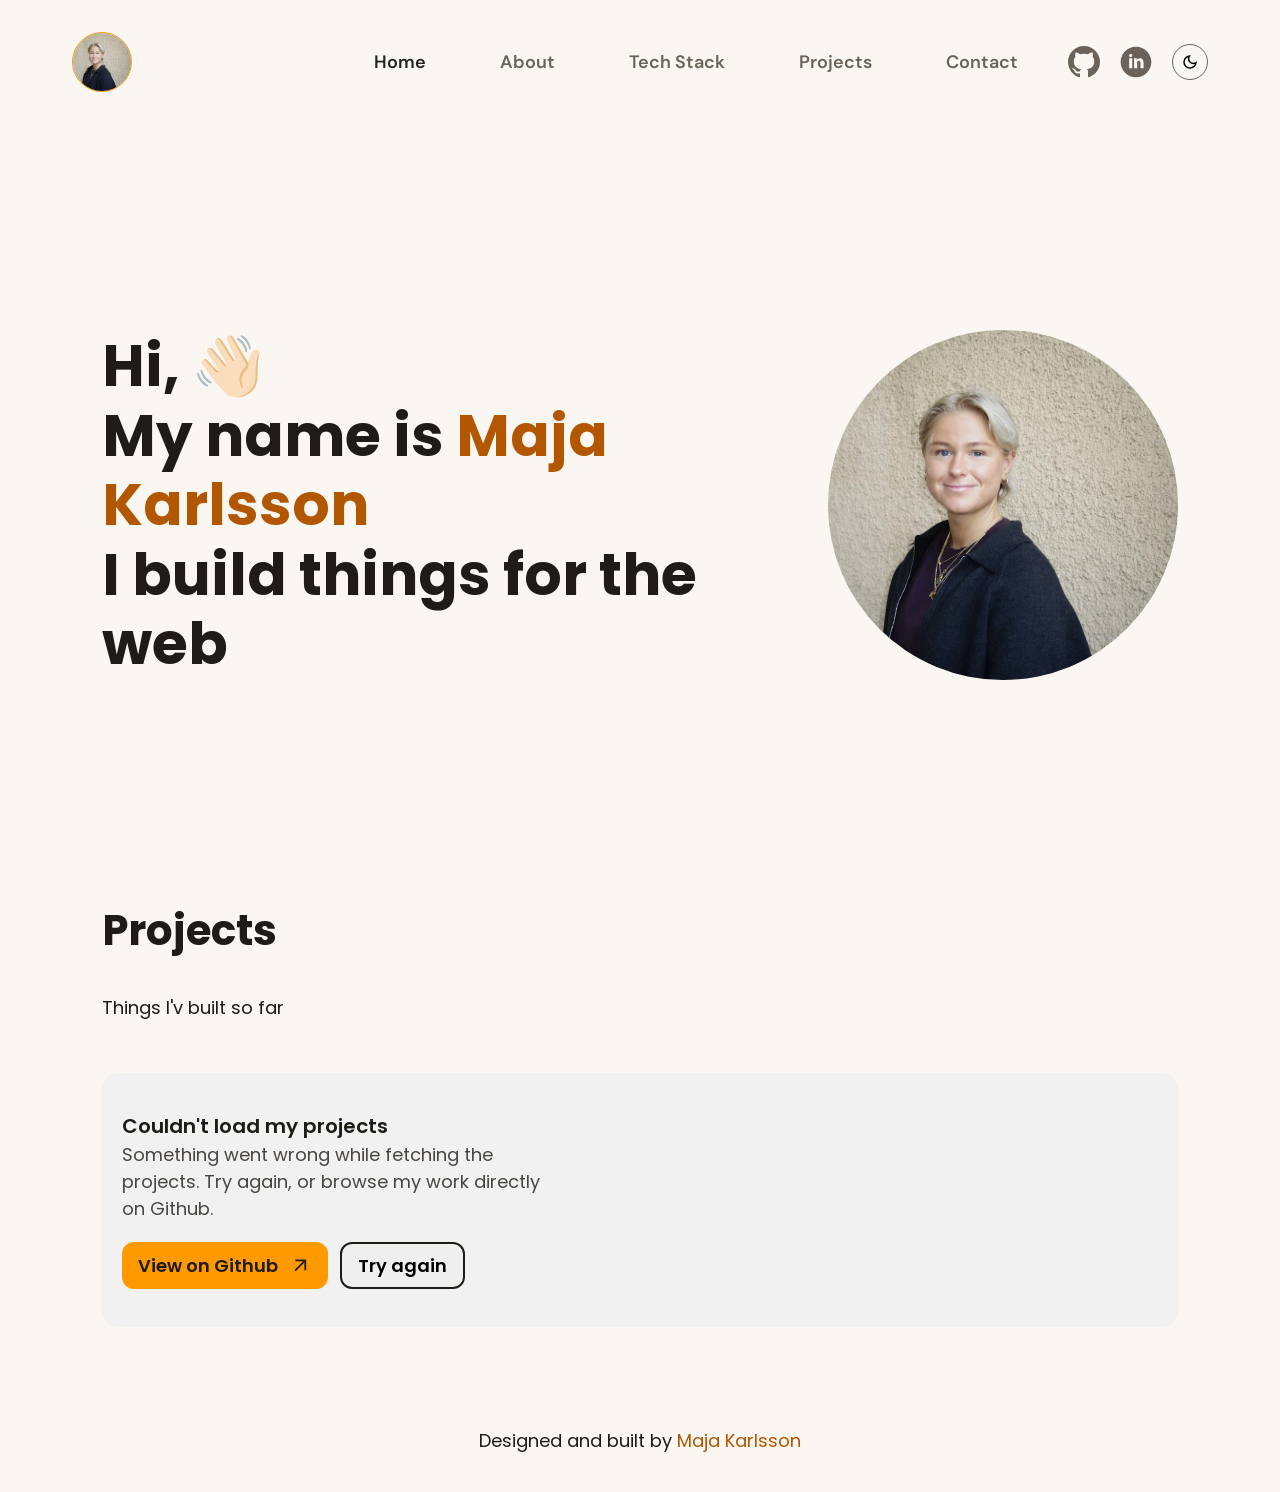
==== index.html @ 2416a1ad "update filter styles" ====
<!DOCTYPE html>
<html lang="en">
<head>
    <meta charset="UTF-8">
    <meta name="viewport" content="width=device-width, initial-scale=1.0">

    <link rel="icon" href="assets/images/maja-700.webp" type="image/svg+xml">
    
    <title>Maja Karlsson</title>

    <link rel="preconnect" href="https://fonts.googleapis.com">
    <link rel="preconnect" href="https://fonts.gstatic.com" crossorigin>
    <link href="https://fonts.googleapis.com/css2?family=DM+Sans:ital,opsz,wght@0,9..40,100..1000;1,9..40,100..1000&family=Poppins:ital,wght@0,100;0,200;0,300;0,400;0,500;0,600;0,700;0,800;0,900;1,100;1,200;1,300;1,400;1,500;1,600;1,700;1,800;1,900&display=swap" rel="stylesheet">

    <link rel="stylesheet" href="css/reset.css">
    <link rel="stylesheet" href="css/base.css">
    <link rel="stylesheet" href="css/components.css">
    <link rel="stylesheet" href="css/home.css">

    <script type="module" src="index.js" defer></script>

</head>
<body>
    <header>
        <div class="container nav-container">
            
            <div class="nav-mobile-container">
                <a href="index.html" class="logo">
                    <img src="assets/images/maja-700.webp" alt="Maja, homepage">
                </a>
                <div class="header-actions">
                    <button class="darkmode-toggle" aria-pressed="false">
                        <svg class="icon-dark" xmlns="http://www.w3.org/2000/svg" viewBox="0 -960 960 960" fill="currentColor"><path d="M480-120q-150 0-255-105T120-480q0-150 105-255t255-105q14 0 27.5 1t26.5 3q-41 29-65.5 75.5T444-660q0 90 63 153t153 63q55 0 101-24.5t75-65.5q2 13 3 26.5t1 27.5q0 150-105 255T480-120Zm0-80q88 0 158-48.5T740-375q-20 5-40 8t-40 3q-123 0-209.5-86.5T364-660q0-20 3-40t8-40q-78 32-126.5 102T200-480q0 116 82 198t198 82Zm-10-270Z"/></svg>
                        <svg class="icon-light" xmlns="http://www.w3.org/2000/svg"  viewBox="0 -960 960 960"  fill="currentColor"><path d="M565-395q35-35 35-85t-35-85q-35-35-85-35t-85 35q-35 35-35 85t35 85q35 35 85 35t85-35Zm-226.5 56.5Q280-397 280-480t58.5-141.5Q397-680 480-680t141.5 58.5Q680-563 680-480t-58.5 141.5Q563-280 480-280t-141.5-58.5ZM200-440H40v-80h160v80Zm720 0H760v-80h160v80ZM440-760v-160h80v160h-80Zm0 720v-160h80v160h-80ZM256-650l-101-97 57-59 96 100-52 56Zm492 496-97-101 53-55 101 97-57 59Zm-98-550 97-101 59 57-100 96-56-52ZM154-212l101-97 55 53-97 101-59-57Zm326-268Z"/></svg>
                        <span class="visually-hidden">Darkmode</span>
                    </button>
                    <button class="nav-toggle" aria-expanded="false" aria-controls="nav-menu" >
                        <svg class="hamburger-icon" aria-hidden="true" viewBox="0 0 24 24" fill="none"
                            xmlns="http://www.w3.org/2000/svg">
                            <path d="M20 7L4 7" stroke="currentColor" stroke-width="1.5" stroke-linecap="round" />
                            <path d="M20 12L4 12" stroke="currentColor" stroke-width="1.5" stroke-linecap="round" />
                            <path d="M20 17L4 17" stroke="currentColor" stroke-width="1.5" stroke-linecap="round" />
                        </svg>
                        <span class="visually-hidden">Menu</span>
                    </button>
                </div>
            </div>

            <div class="nav-menu" id="nav-menu">
                <nav class="main-nav" id="main-nav" aria-label="Main navigation">
        
                    <ul class="nav-list">
                        <li><a href="index.html" aria-current="page">Home</a></li>
                        <li><a href="pages/about.html">About</a></li>
                        <li><a href="pages/tech-stack.html">Tech Stack</a></li>
                        <li><a href="#projects">Projects</a></li>
                        <li><a href="pages/contact.html">Contact</a></li>
                    </ul>
                </nav>
            
                <ul class="social-list" role="list">
                    <li><a href="https://github.com/majakarlsson68gmailcom" target="_blank"><span class="visually-hidden">Github</span>
                            <svg class="social-icons" aria-hidden="true" viewBox="0 0 88 88" fill="currentColor" xmlns="http://www.w3.org/2000/svg">
                                <path fill-rule="evenodd" clip-rule="evenodd"
                                    d="M44 0C19.69 0 0 19.69 0 44C0 63.47 12.595 79.915 30.085 85.745C32.285 86.13 33.11 84.81 33.11 83.655C33.11 82.61 33.055 79.145 33.055 75.46C22 77.495 19.14 72.765 18.26 70.29C17.765 69.025 15.62 65.12 13.75 64.075C12.21 63.25 10.01 61.215 13.695 61.16C17.16 61.105 19.635 64.35 20.46 65.67C24.42 72.325 30.745 70.455 33.275 69.3C33.66 66.44 34.815 64.515 36.08 63.415C26.29 62.315 16.06 58.52 16.06 41.69C16.06 36.905 17.765 32.945 20.57 29.865C20.13 28.765 18.59 24.255 21.01 18.205C21.01 18.205 24.695 17.05 33.11 22.715C36.63 21.725 40.37 21.23 44.11 21.23C47.85 21.23 51.59 21.725 55.11 22.715C63.525 16.995 67.21 18.205 67.21 18.205C69.63 24.255 68.09 28.765 67.65 29.865C70.455 32.945 72.16 36.85 72.16 41.69C72.16 58.575 61.875 62.315 52.085 63.415C53.68 64.79 55.055 67.43 55.055 71.555C55.055 77.44 55 82.17 55 83.655C55 84.81 55.825 86.185 58.025 85.745C66.7597 82.796 74.3497 77.1822 79.7268 69.6937C85.1039 62.2052 87.9974 53.219 88 44C88 19.69 68.31 0 44 0Z"
                                    fill="currentColor" />
                            </svg>
                        </a>
                    </li>
                   
                    <li>
                        <a href="https://www.linkedin.com/in/maja-karlsson-129566292/" target="_blank"><span class="visually-hidden">Linkedin</span><svg class="social-icons" aria-hidden="true" 
                                viewBox="0 0 30 30" fill="none" xmlns="http://www.w3.org/2000/svg">
                                <g clip-path="url(#clip0_63_102)">
                                    <path
                                        d="M15 0.599998C7.04698 0.599998 0.599976 7.047 0.599976 15C0.599976 22.953 7.04698 29.4 15 29.4C22.953 29.4 29.4 22.953 29.4 15C29.4 7.047 22.953 0.599998 15 0.599998ZM11.475 20.9685H8.55898V11.5845H11.475V20.9685ZM9.99898 10.4325C9.07798 10.4325 8.48248 9.78 8.48248 8.973C8.48248 8.1495 9.09598 7.5165 10.0365 7.5165C10.977 7.5165 11.553 8.1495 11.571 8.973C11.571 9.78 10.977 10.4325 9.99898 10.4325ZM22.125 20.9685H19.209V15.768C19.209 14.5575 18.786 13.7355 17.7315 13.7355C16.926 13.7355 16.4475 14.292 16.236 14.8275C16.158 15.018 16.1385 15.288 16.1385 15.5565V20.967H13.221V14.577C13.221 13.4055 13.1835 12.426 13.1445 11.583H15.678L15.8115 12.8865H15.87C16.254 12.2745 17.1945 11.3715 18.768 11.3715C20.6865 11.3715 22.125 12.657 22.125 15.42V20.9685Z"
                                        fill="currentColor" />
                                </g>
                                <defs>
                                    <clipPath id="clip0_63_102">
                                        <rect width="30" height="30" fill="white" />
                                    </clipPath>
                                </defs>
                            </svg>
                        </a>
                    </li>
                </ul>
            </div>
        </div>
        
    </header>

    <main>
        <section class="container section hero">
            <h1 class="hero-heading">Hi, 👋🏻 <br> My name is <span class="name-heading">Maja Karlsson </span><br> I build things for the web</h1>
            <img class="hero-img" src="assets/images/maja-700.webp" alt="Picture of Maja Karlsson">
        </section>

        <section class="container section projects" id="projects">
            <h2>Projects</h2>
            <p>Things I'v built so far</p>

            <fieldset class="filter-bar">
                <legend class="visually-hidden">Filter projects</legend>
                <button type="button" class="filter-pill" data-filter="all" aria-pressed="true">All</button>
                <button type="button" class="filter-pill" data-filter="my-pick" aria-pressed="false">My Picks</button>
                <button type="button" class="filter-pill" data-filter="development" aria-pressed="false">Development</button>
                <button type="button" class="filter-pill" data-filter="ux-design" aria-pressed="false">UX & Design</button>
            </fieldset>
            <p role="status" class="filter-status"></p>
               <ul class="project-card-container" role="list"></ul>

               <!-- Empty state -->
            <p class="filter-empty" hidden>No projects in this category yet.</p>

                <p class="projects-empty" hidden>No projects to show yet. Check back soon!</p>
                <div role="alert">
                    <div class="load-error" id="projects-error" hidden>
                        <p class="load-error-title">Couldn't load my projects</p>
                        <p class="load-error-message">
                            Something went wrong while fetching the projects. Try again, or browse my work directly on Github.
                        </p>
                        <div class="load-error-actions">
                            <a class="btn primary-btn" href="https://github.com/majakarlsson68gmailcom" target="_blank">View on Github
                                <svg class="icon" aria-hidden="true" xmlns="http://www.w3.org/2000/svg"  viewBox="0 -960 960 960"  fill="currentColor"><path d="m256-240-56-56 384-384H240v-80h480v480h-80v-344L256-240Z"/>
                                </svg>
                                <span class="visually-hidden">Open my Github on a new page</span>
                            </a>
                            <button class="btn btn-outline retry-btn">Try again</button>
                        </div>
                    </div>
                </div>
        </section>

        <template id="project-card-template">
            <li>
                <article class="project-card">
                    <div class="image-wrapper">
                        <img class="project-image" src="" loading="lazy" alt="">    
                    </div>

                    <div class="project-card-content">
                        <h3 class="project-card-title"></h3>
                        <div class="pill-container"></div>
                        <p class="project-description"></p>
                        <div class="project-actions">
                            <a class="live-preview-link" href="">
                                <svg aria-hidden="true" viewBox="0 0 20 20" fill="none" xmlns="http://www.w3.org/2000/svg">
                                    <path
                                        d="M11.2867 8.7133C10.6041 8.031 9.67846 7.64771 8.71334 7.64771C7.74821 7.64771 6.82259 8.031 6.14 8.7133L3.56584 11.2866C2.88324 11.9692 2.49976 12.895 2.49976 13.8604C2.49976 14.8257 2.88324 15.7515 3.56584 16.4341C4.24844 17.1167 5.17424 17.5002 6.13959 17.5002C7.10493 17.5002 8.03074 17.1167 8.71334 16.4341L10 15.1475"
                                        stroke="currentColor" stroke-width="1.66667" stroke-linecap="round"
                                        stroke-linejoin="round" />
                                    <path
                                        d="M8.71333 11.2867C9.39592 11.969 10.3215 12.3523 11.2867 12.3523C12.2518 12.3523 13.1774 11.969 13.86 11.2867L16.4342 8.71334C17.1168 8.03074 17.5002 7.10493 17.5002 6.13959C17.5002 5.17424 17.1168 4.24844 16.4342 3.56584C15.7516 2.88324 14.8258 2.49976 13.8604 2.49976C12.8951 2.49976 11.9693 2.88324 11.2867 3.56584L10 4.8525"
                                        stroke="currentColor" stroke-width="1.66667" stroke-linecap="round"
                                        stroke-linejoin="round" />
                                </svg>
                                Live Preview</a>
                            <a class="github-link" href="">
                                <svg aria-hidden="true" viewBox="0 0 88 88" fill="none" xmlns="http://www.w3.org/2000/svg">
                                    <path fill-rule="evenodd" clip-rule="evenodd"
                                        d="M44 0C19.69 0 0 19.69 0 44C0 63.47 12.595 79.915 30.085 85.745C32.285 86.13 33.11 84.81 33.11 83.655C33.11 82.61 33.055 79.145 33.055 75.46C22 77.495 19.14 72.765 18.26 70.29C17.765 69.025 15.62 65.12 13.75 64.075C12.21 63.25 10.01 61.215 13.695 61.16C17.16 61.105 19.635 64.35 20.46 65.67C24.42 72.325 30.745 70.455 33.275 69.3C33.66 66.44 34.815 64.515 36.08 63.415C26.29 62.315 16.06 58.52 16.06 41.69C16.06 36.905 17.765 32.945 20.57 29.865C20.13 28.765 18.59 24.255 21.01 18.205C21.01 18.205 24.695 17.05 33.11 22.715C36.63 21.725 40.37 21.23 44.11 21.23C47.85 21.23 51.59 21.725 55.11 22.715C63.525 16.995 67.21 18.205 67.21 18.205C69.63 24.255 68.09 28.765 67.65 29.865C70.455 32.945 72.16 36.85 72.16 41.69C72.16 58.575 61.875 62.315 52.085 63.415C53.68 64.79 55.055 67.43 55.055 71.555C55.055 77.44 55 82.17 55 83.655C55 84.81 55.825 86.185 58.025 85.745C66.7597 82.796 74.3497 77.1822 79.7268 69.6937C85.1039 62.2052 87.9974 53.219 88 44C88 19.69 68.31 0 44 0Z"
                                        fill="currentColor" />
                                </svg>
                                View Code</a>
                        </div>
                    </div>
                </article>
            </li>
        </template>

        <template id="project-skeleton-template">
            <li aria-hidden="true">
                <article class="project-card">
                    <div class="image-wrapper skeleton"></div>
                    <div class="project-card-content">
                        <div class="skeleton skeleton-title"></div>
                        <div class="pill-container">
                            <span class="skeleton skeleton-pill"></span>
                            <span class="skeleton skeleton-pill"></span>
                        </div>
                        <div class="skeleton skeleton-text"></div>
                        <div class="skeleton skeleton-text"></div>
                    </div>
                </article>
            </li>
        </template>
    </main>
    <footer>
        Designed and built by <span class="name-heading">Maja Karlsson</span>
    </footer>
</body>
</html>
---- css/base.css ----
/* Variabler */
  :root {
    /* Färger */
    --color-bg: #FAF7F2;
    --color-text: #1F1B17;
    --color-text-muted: #6B625A;
    --color-text-content: #666666;
    --color-border: #EBEAED;
    --color-on-primary: #1F1B17;

    /* Hover & interactios */
    --color-text-hover: #242424;
    --color-surface: #f1f1f1;

    --color-primary: #FF9900;
    --color-primary-text: #B35600;
    --color-primary-hover: #fdaa2e;
    --color-primary-active: #fbb54d;

    --shadow-card: 0 24px 48px rgb(0 0 0 / 0.08);
    --shadow-image: 0 16px 32px rgb(0 0 0 / 0.15);

    --color-badge-bg: #EAEAEA;
    --color-badge-text: #3F3F3F;

    /* Typsnitt */
    --font-family-poppins: "Poppins", sans-serif;
    --font-family-dm-sans: "DM Sans", sans-serif;

    --font-heading: var(--font-family-poppins);
    --font-body: var(--font-family-poppins);
    --font-nav: var(--font-family-dm-sans);

    /* Text storlekar */
    --font-size-100: 0.688rem; 
    --font-size-200: 0.75rem;
    --font-size-300: 1rem;
    --font-size-400: 1.125rem;
    --font-size-500: 1.25rem;
    --font-size-600: 1.5rem;
    --font-size-700: 2.625rem;

    /* Roll */

    --font-size-label: var(--font-size-100);
    --font-size-small: var(--font-size-200);
    --font-size-body: var(--font-size-300);
    --font-size-heading-sm: var(--font-size-400);
    --font-size-heading-md: var(--font-size-500);
    --font-size-heading-lg: var(--font-size-600);
    --font-size-display: clamp(1.5rem, 0.5rem + 4vw, 3.625rem);

    /* Spacing */
    --space-1: 0.5rem; /* 8px */
    --space-2: 0.75rem; /* 12pxpx */
    --space-3: 1rem; /* 16px */
    --space-4: 1.25rem; /* 20px */
    --space-5: 2rem; /* 32px */
    --space-6: 2.375rem; /* 38px */
    --space-7: 3.875rem; /* 62px */
    /* Roll */
    --section-space-block: var(--space-5);
    --section-space-inline: var(--space-4);
  }

  /* Generella regler */

  html { scroll-padding-top: 80px; }
  
  body {
    background-color: var(--color-bg);
    font-family: var(--font-body);
    font-size: var(--font-size-body);
    color: var(--color-text);
   
    display: flex;
    flex-direction: column;
  }
  main {
    flex: 1;
  }

  h1, h2, h3, h4 {
    font-family: var(--font-heading);
    color: var(--color-text);
    line-height: 1.2;
  }

  h1, h2 {
    font-size: var(--font-size-heading-lg);
    margin-bottom: var(--space-6);
  }

  h3 {
    font-size: var(--font-size-heading-md);
  }

  h4 {
    font-size: var(--font-size-heading-sm);
  }

  a {
    color: inherit;
  }

  p {
    max-width: 65ch;
  }

  :focus-visible {
    outline: 2px solid var(--color-primary-text);
    outline-offset: 3px;
  }

  * + h2 {
    margin-top: var(--space-6);
  }

  h3:has(+ *) {
    margin-bottom: var(--space-6);
  }

  /* Layout-styling */ /* Utility classes */

.container {
  width: 100%;
  max-width: 1200px;
  margin-inline: auto;
}

.section {
  padding-block: var(--section-space-block);
  padding-inline: var(--section-space-inline);
}
.visually-hidden {
  border: 0;
  clip-path: inset(50%);
  height: 1px;
  margin: 0;
  overflow: hidden;
  position: absolute;
  white-space: nowrap;
  width: 1px;
}



/* Desktop */

@media (min-width: 56rem) {
  :root {
    --font-size-small: var(--font-size-300);
    --font-size-body: var(--font-size-400);
    --font-size-heading-sm: var(--font-size-500);
    --font-size-heading-md: var(--font-size-500);
    --font-size-heading-lg: var(--font-size-700);

    --section-space-inline: var(--space-7);
    --section-space-block: var(--space-7);
  }

}


/* Darkmode */
@media (prefers-color-scheme: dark){
:root:not([data-theme="light"]) {
  color-scheme: dark;

  --color-bg: #191919;
  --color-surface: #363636;
  --color-text: #FAF6F1;
  --color-text-content: #D9D2C9; /* I projekt korten */
  
  --color-text-strong: #fff;

  --color-text-hover: #fffdfd;
}
.icon-invert {
  filter: invert(0.8);
}
}

 :root[data-theme="dark"] {
  color-scheme: dark;

  --color-bg: #191919;
  --color-surface: #363636;
  --color-text: #FAF6F1;
  --color-text-content: #D9D2C9; /* I projekt korten */
  
  --color-text-strong: #fff;

  --color-text-hover: #fffdfd;
 
  .icon-invert {
    filter: invert(0.8);
  }
}

.darkmode-toggle[aria-pressed="true"] .icon-dark,
.darkmode-toggle[aria-pressed="false"] .icon-light {
  display: none;
}
---- css/components.css ----
/* Navigationsbar */

header {
    position: sticky;
    top: 0;
    z-index: 10;
    background-color: var(--color-bg);
}

 .nav-container {
    display: flex;
    flex-direction: column;
    align-items: center;
    font-weight: 600;
    padding: var( --space-5);
    
    .logo img {
        min-width: 42px;
        max-width: 60px;
        border-radius: 50%;
        border: 1px solid var(--color-primary);
        aspect-ratio: 1 / 1;
        object-fit: cover;
        object-position: center 30%;
    }
}



/* Mobil */
 .nav-mobile-container {
    display: flex;
    justify-content: space-between;
    align-items: center;
    width: 100%;
}

.header-actions{
    display: flex;
    align-items: center;
    gap: var(--space-3);
}

.darkmode-toggle {
    background-color: transparent;
    border: 1px solid var(--color-text-content);
    border-radius: 50%;
    padding: 0.5rem;
    cursor: pointer;
    svg {
        min-width: 18px;
        width: 20px;
        aspect-ratio: 1 / 1;
    }
}

.nav-toggle {
    width: 32px;
    height: 32px;
    border: none;
    background-color: transparent;
    cursor: pointer;
}

.nav-list, .social-list {
    display: none;
    width: 100%;
    list-style: none;
    color: var(--color-text-muted);
    a:hover, a:focus-visible {
        color: var(--color-text-hover);
    }
}

.nav-list {
    font-family: var(--font-nav);
    flex-direction: column;
    margin-top: var(--space-4);
    & > * {
        text-align: center;
        padding: 0.5em 1em;
    }

    a {
        text-decoration: none;
        white-space: nowrap;
    }

    a[aria-current="page"] {
        color: var(--color-text-hover);
    }
}


.social-list {
    margin-top: var(--space-2);
    align-items: center;
    flex-direction: column;
    gap: var(--space-4);
}

.social-icons {
    min-width: 28px;
    min-height: 28px;
    max-width: 32px;
    max-height: 32px;
}

/* Öppna/stänga menyn */

.nav-container:has(.nav-toggle[aria-expanded="true"]) :is(.nav-list, .social-list) {
    display: flex;
    padding-bottom: 1rem;
}

.nav-menu {
    position: absolute;
    top: 100%;
    left: 0;
    right: 0;
    background-color: var(--color-bg);
}

/* Animation av hamburger-icon */
.hamburger-icon path {
    transform-origin: center;
    transition: transform 0.25s, opacity 0.25s;
}

.nav-toggle[aria-expanded="true"] path:nth-child(1) {
    transform: rotate(45deg) translateY(5px);
}
.nav-toggle[aria-expanded="true"] path:nth-child(2) {
    opacity: 0;
}
.nav-toggle[aria-expanded="true"] path:nth-child(3) {
    transform: rotate(-45deg) translateY(-5px);
}

/* Delade klasser */
.name-heading {
    color: var(--color-primary-text);
  }

.hero-heading {
    font-size: var(--font-size-display);
    margin-bottom: 0;
  }

  .pill {
    font-size: var(--font-size-small);
    font-weight: bold;
    background-color: var(--color-badge-bg);
    padding: 4px 8px;
    border-radius: 99px;
    color: var(--color-badge-text);
}

.btn {
    padding: 0.5rem 1rem;
    border-radius: 12px;
    font-weight: 600;
    cursor: pointer;
}


.primary-btn {
    background-color: var(--color-primary);
    transition: background-color 0.25s ease, box-shadow 0.25s ease;
}
.primary-btn:hover {
    background-color: var(--color-primary-hover);
    box-shadow: 0 4px 12px rgba(37, 99, 235, 0.25);
}

.primary-btn:active {
    background-color: var(--color-primary-active);
}

a.primary-btn {
    display: flex;
    align-items: center;
    gap: var(--space-2);
    text-decoration: none;
    
}

.btn-outline {
    border: 2px solid var(--color-text);
    transition: background-color 0.25s ease, border-color 0.25s ease;
}

.btn-outline:hover {
    background-color: rgba(37, 99, 235, 0.08);
}
.btn-outline:active {
    background-color: rgba(37, 99, 235, 0.18);
}

.icon {
    width: 1.2em;
    height: 1.2em;
    flex-shrink: 0;
    fill: currentColor;
}

/* Skeleton loading */

.skeleton {
    background-color: color-mix(in srgb, currentColor 12%, transparent);
    border-radius: 12px;
    animation: pulse 1.5s ease-in-out infinite;
}

@keyframes pulse {
    50% { opacity: 0.4; }
}

.skeleton-title { height: 1.5rem; width: 60%; }
.skeleton-small { height: 0.875rem; width: 40%; margin-bottom: var(--space-1);}
.skeleton-text { height: 1rem; margin-top: var(--space-1) }
.skeleton-text:last-child { width: 70%; }
.skeleton-pill { 
    display: inline-block;
    width: 4rem;
    height: 1.5rem;
    border-radius: 999px;
}

/* Error message */
.load-error {
    margin-top: var(--space-5);
    padding: var(--space-6) var(--space-4);
    background-color: var(--color-surface);
    border-radius: 1rem;
}

.load-error-title {
    font-weight: 600;
    font-size: var(--font-size-heading-sm);
}
.load-error-message {
    max-width: 40ch;
    opacity: 0.8;
}

.load-error-actions {
    display: flex;
    flex-wrap: wrap;
    margin-top: var(--space-4);
    gap: var(--space-2);
}


/* Desktop */

@media (min-width: 56rem){
    .nav-menu {
        width: 100%;
        position: static;
        display: flex;
    }

    .nav-list, .social-list {
        display: flex;
    }

    .nav-mobile-container{
        display: contents;
    }
    .nav-container {
        flex-direction: row;
    }

    .nav-toggle {
        display: none;
    }

    .nav-list {
        align-items: center;
        flex-direction: row;
        width: fit-content;
     
        gap: var(--space-6);
        margin: 0;
    }

    .social-list {
        flex-direction: row;
        width: fit-content;
        margin: 0;
    }

    .social-icons {
        width: 100%;
        aspect-ratio: 1 / 1;
    }

    .main-nav {
    margin-left: auto;
    margin-right: var(--space-5);
}

.header-actions {
    order: 1;
}
.darkmode-toggle {
    margin-left: var(--space-4);
    svg {
        width: 24px;
    }
}


}

footer {
    padding-block: var(--space-6);
    text-align: center;
}

@media (prefers-reduced-motion: reduce) {
    .skeleton { animation: none; }
}
---- css/home.css ----
/* Hero sektion */

.hero {
    min-height: 80dvh;
    display: flex;
    flex-direction: column;
    align-items: start;
    justify-content: flex-end;
    gap: var(--space-5);

    padding-bottom: var(--space-4);
}


.hero-img {
    max-width: 230px;
    aspect-ratio: 1 / 1;
    border-radius: 50%;
}

@media (min-width: 56rem) {
    .hero {
        flex-direction: row;
        align-items: center;
        gap: calc(var(--space-7) * 2);
    }

    .hero-heading {
        flex: 2;
    }
    .hero-img {
        flex: 1;
        max-width: 350px;
    }
}

/* Projects sektion */

.project-card-container {
    display: flex;
    flex-direction: column;
    gap: var(--space-7);
    margin: var(--space-4) auto;
} 
.project-card {
    display: flex;
    flex-direction: column;
    align-items: stretch;
    gap: var(--space-3);
    padding-bottom: var(--space-5);
    background-color: var(--color-surface);
    box-shadow: var(--shadow-card);
    border-radius: 32px;
    overflow: hidden;
    height: 100%;
}

.image-wrapper {
    aspect-ratio: 16 / 10;
    overflow: hidden;

    img {
        width: 100%;
        height: 100%;
        object-fit: cover;
        
    }
}

.project-card-content {
    display: flex;
    flex-direction: column;
    flex: 1;
    padding-inline: var(--space-4);
}

.project-card-title {
    text-transform: capitalize;
    margin-bottom: var(--space-4);
}

.pill-container {
    display: flex;
    flex-wrap: wrap;
    gap: var(--space-1);
    margin-bottom: var(--space-3);
}


.project-actions {
    display: flex;
    align-items: center;
    justify-content: space-between;
    margin-top: auto;
    padding-top: var(--space-6);

    a {
        display: flex;
        gap: var(--space-2);
        white-space: nowrap;
    }

    svg {
        width: 20px;
    }
}


/* Filter bar i project section */
.filter-bar {
    border: none;
    min-inline-size: 0;
    margin-block-start: var(--space-4);
    margin-block-end: var(--space-6);

    display: flex;
    flex-wrap: wrap;
    gap: var(--space-2);

    legend {
        margin-bottom: var(--space-2);
    }
}

.filter-pill {
    padding: 0.4rem 0.8rem;
    border: 1px solid var(--color-primary);
    background-color: transparent;
    cursor: pointer;
    font: inherit;

    border-radius: 999px;

    transition: 
        transform 0.15s cubic-bezier(0.4, 0, 0.2, 1),
        background-color 0.15s ease,
        border-color 0.15s ease,
        color 0.15s ease;
}

.filter-pill[aria-pressed="true"] {
    background-color: var(--color-primary);
    transform: scale(1.03);
    color: var(--color-on-primary);
}

.filter-pill[aria-pressed="false"]:enabled:hover {
    background-color: var(--color-primary-hover);
    transform: scale(1.02);
    color: var(--color-on-primary);
}
.filter-pill:disabled {
    cursor: not-allowed;
    opacity: 0.7;
}

.filter-status {
    margin-left: auto;
    text-align: right;
    color: var(--color-text-content);
}

@media (min-width: 63rem) {

    html {
        scroll-padding-top: 140px;
    }

    .project-card-container {
        display: grid;
        grid-template-columns: repeat(2, minmax(0, 1fr));
        gap: var(--space-4);
    }

    .project-card-content {
        padding-inline: var(--space-4);
    }
}
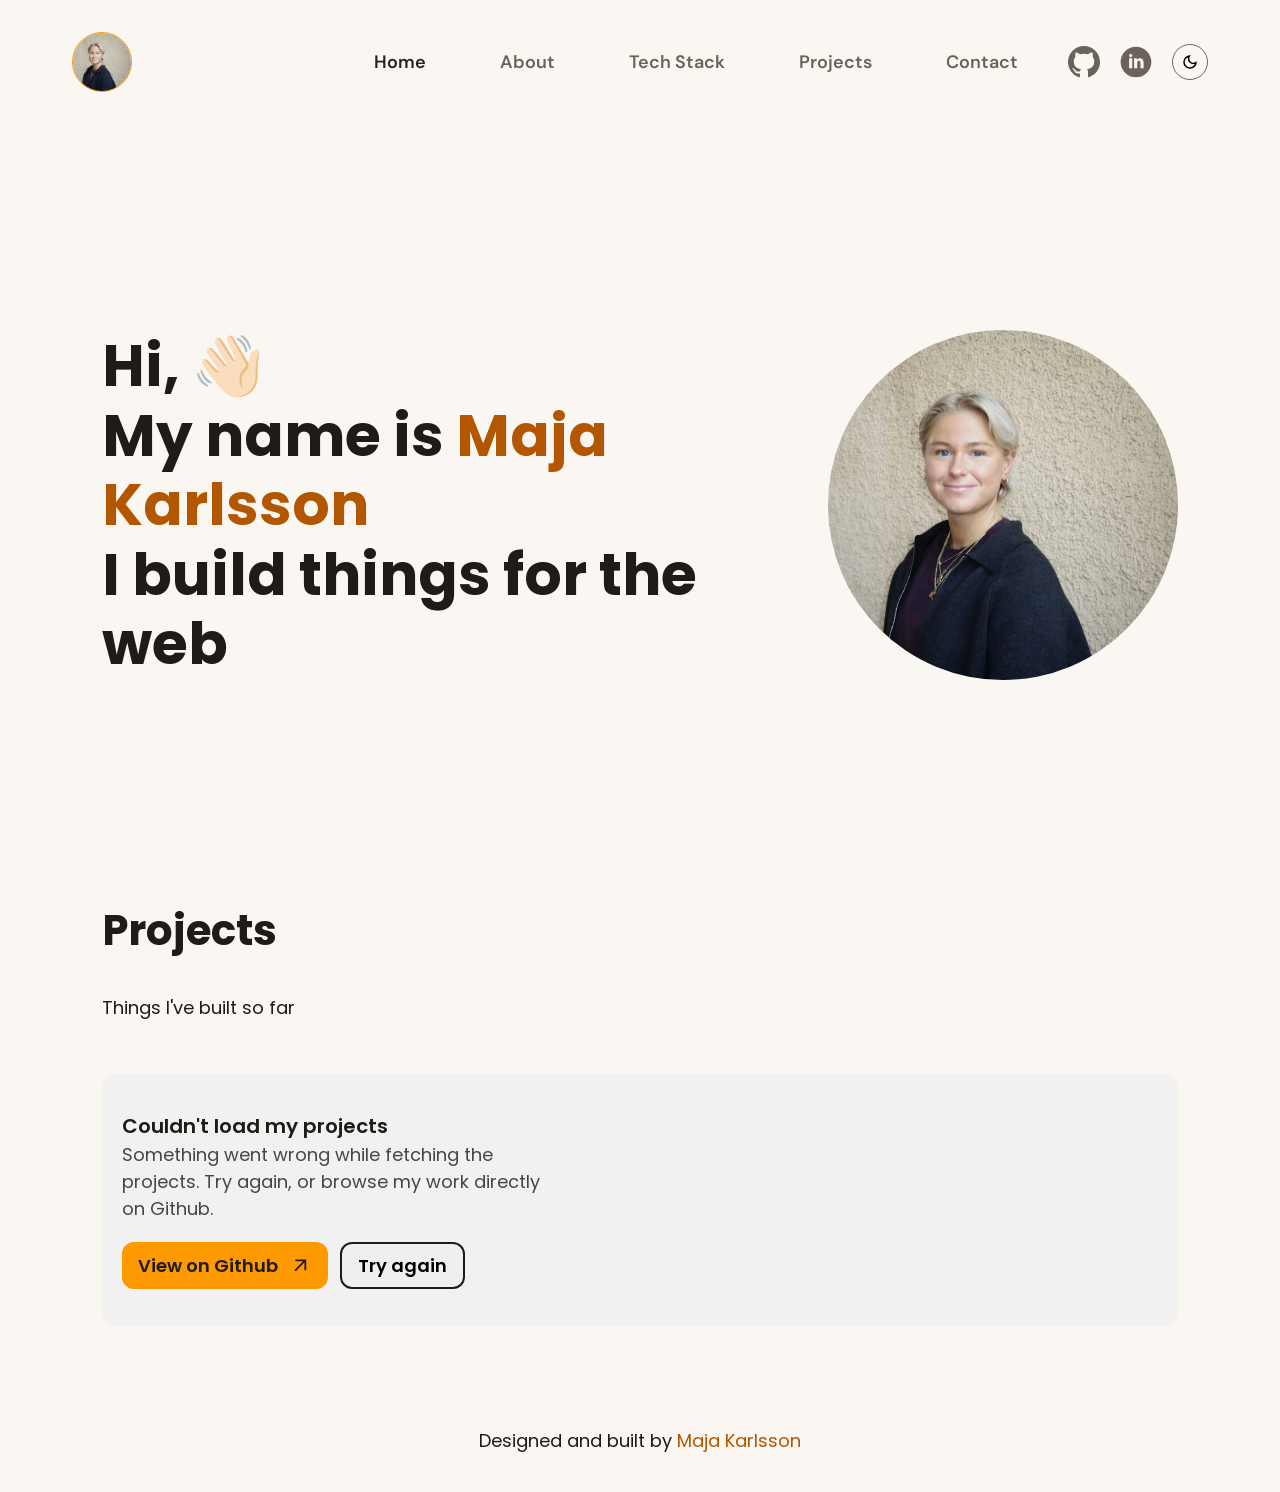
==== commit 5228e88a: "disable filter bar in HTML until projects are rendered" ====
--- a/index.html
+++ b/index.html
@@ -98,9 +98,9 @@
 
         <section class="container section projects" id="projects">
             <h2>Projects</h2>
-            <p>Things I'v built so far</p>
+            <p>Things I've built so far</p>
 
-            <fieldset class="filter-bar">
+            <fieldset class="filter-bar" disabled>
                 <legend class="visually-hidden">Filter projects</legend>
                 <button type="button" class="filter-pill" data-filter="all" aria-pressed="true">All</button>
                 <button type="button" class="filter-pill" data-filter="my-pick" aria-pressed="false">My Picks</button>
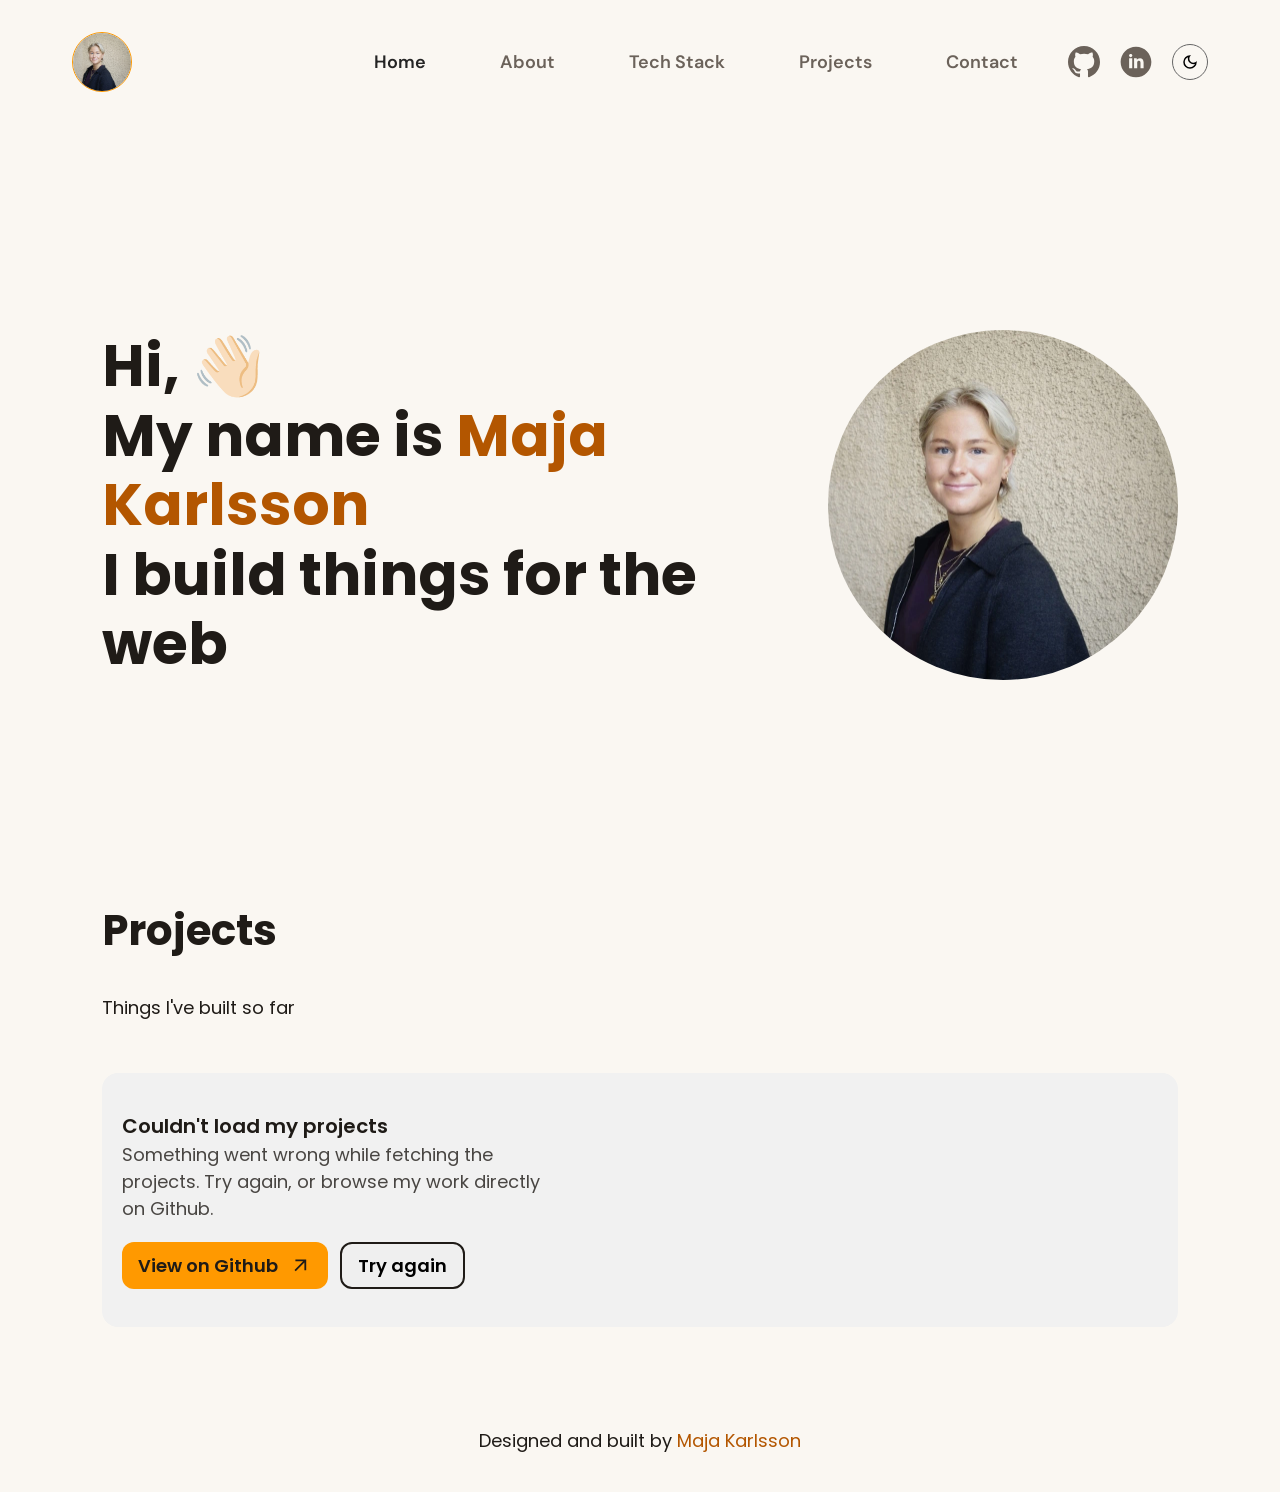
==== commit ae7f6129: "compressed hero image and add fetchpriority" ====
--- a/index.html
+++ b/index.html
@@ -17,7 +17,7 @@
     <link rel="stylesheet" href="css/components.css">
     <link rel="stylesheet" href="css/home.css">
 
-    <script type="module" src="index.js" defer></script>
+    <script type="module" src="index.js"></script>
 
 </head>
 <body>
@@ -93,7 +93,7 @@
     <main>
         <section class="container section hero">
             <h1 class="hero-heading">Hi, 👋🏻 <br> My name is <span class="name-heading">Maja Karlsson </span><br> I build things for the web</h1>
-            <img class="hero-img" src="assets/images/maja-700.webp" alt="Picture of Maja Karlsson">
+            <img class="hero-img" src="assets/images/maja-700.webp" fetchpriority="high" width="700" height="733" alt="Picture of Maja Karlsson">
         </section>
 
         <section class="container section projects" id="projects">
@@ -108,18 +108,62 @@
                 <button type="button" class="filter-pill" data-filter="ux-design" aria-pressed="false">UX & Design</button>
             </fieldset>
             <p role="status" class="filter-status"></p>
-               <ul class="project-card-container" role="list"></ul>
+
+               <ul class="project-card-container" role="list">
+                <li aria-hidden="true">
+                    <article class="project-card">
+                        <div class="image-wrapper skeleton"></div>
+                        <div class="project-card-content">
+                            <div class="skeleton skeleton-title"></div>
+                            <div class="pill-container">
+                                <span class="skeleton skeleton-pill"></span>
+                                <span class="skeleton skeleton-pill"></span>
+                            </div>
+                            <div class="skeleton skeleton-text"></div>
+                            <div class="skeleton skeleton-text"></div>
+                        </div>
+                    </article>
+                </li>
+                <li aria-hidden="true">
+                    <article class="project-card">
+                        <div class="image-wrapper skeleton"></div>
+                        <div class="project-card-content">
+                            <div class="skeleton skeleton-title"></div>
+                            <div class="pill-container">
+                                <span class="skeleton skeleton-pill"></span>
+                                <span class="skeleton skeleton-pill"></span>
+                            </div>
+                            <div class="skeleton skeleton-text"></div>
+                            <div class="skeleton skeleton-text"></div>
+                        </div>
+                    </article>
+                </li>
+                <li aria-hidden="true">
+                    <article class="project-card">
+                        <div class="image-wrapper skeleton"></div>
+                        <div class="project-card-content">
+                            <div class="skeleton skeleton-title"></div>
+                            <div class="pill-container">
+                                <span class="skeleton skeleton-pill"></span>
+                                <span class="skeleton skeleton-pill"></span>
+                            </div>
+                            <div class="skeleton skeleton-text"></div>
+                            <div class="skeleton skeleton-text"></div>
+                        </div>
+                    </article>
+                </li>
+               </ul>
 
                <!-- Empty state -->
             <p class="filter-empty" hidden>No projects in this category yet.</p>
 
                 <p class="projects-empty" hidden>No projects to show yet. Check back soon!</p>
+
+                <!-- Error -->
                 <div role="alert">
                     <div class="load-error" id="projects-error" hidden>
                         <p class="load-error-title">Couldn't load my projects</p>
-                        <p class="load-error-message">
-                            Something went wrong while fetching the projects. Try again, or browse my work directly on Github.
-                        </p>
+                        <p class="load-error-message"></p>
                         <div class="load-error-actions">
                             <a class="btn primary-btn" href="https://github.com/majakarlsson68gmailcom" target="_blank">View on Github
                                 <svg class="icon" aria-hidden="true" xmlns="http://www.w3.org/2000/svg"  viewBox="0 -960 960 960"  fill="currentColor"><path d="m256-240-56-56 384-384H240v-80h480v480h-80v-344L256-240Z"/>
--- a/css/home.css
+++ b/css/home.css
@@ -17,6 +17,7 @@
     max-width: 230px;
     aspect-ratio: 1 / 1;
     border-radius: 50%;
+    object-fit: cover;
 }
 
 @media (min-width: 56rem) {
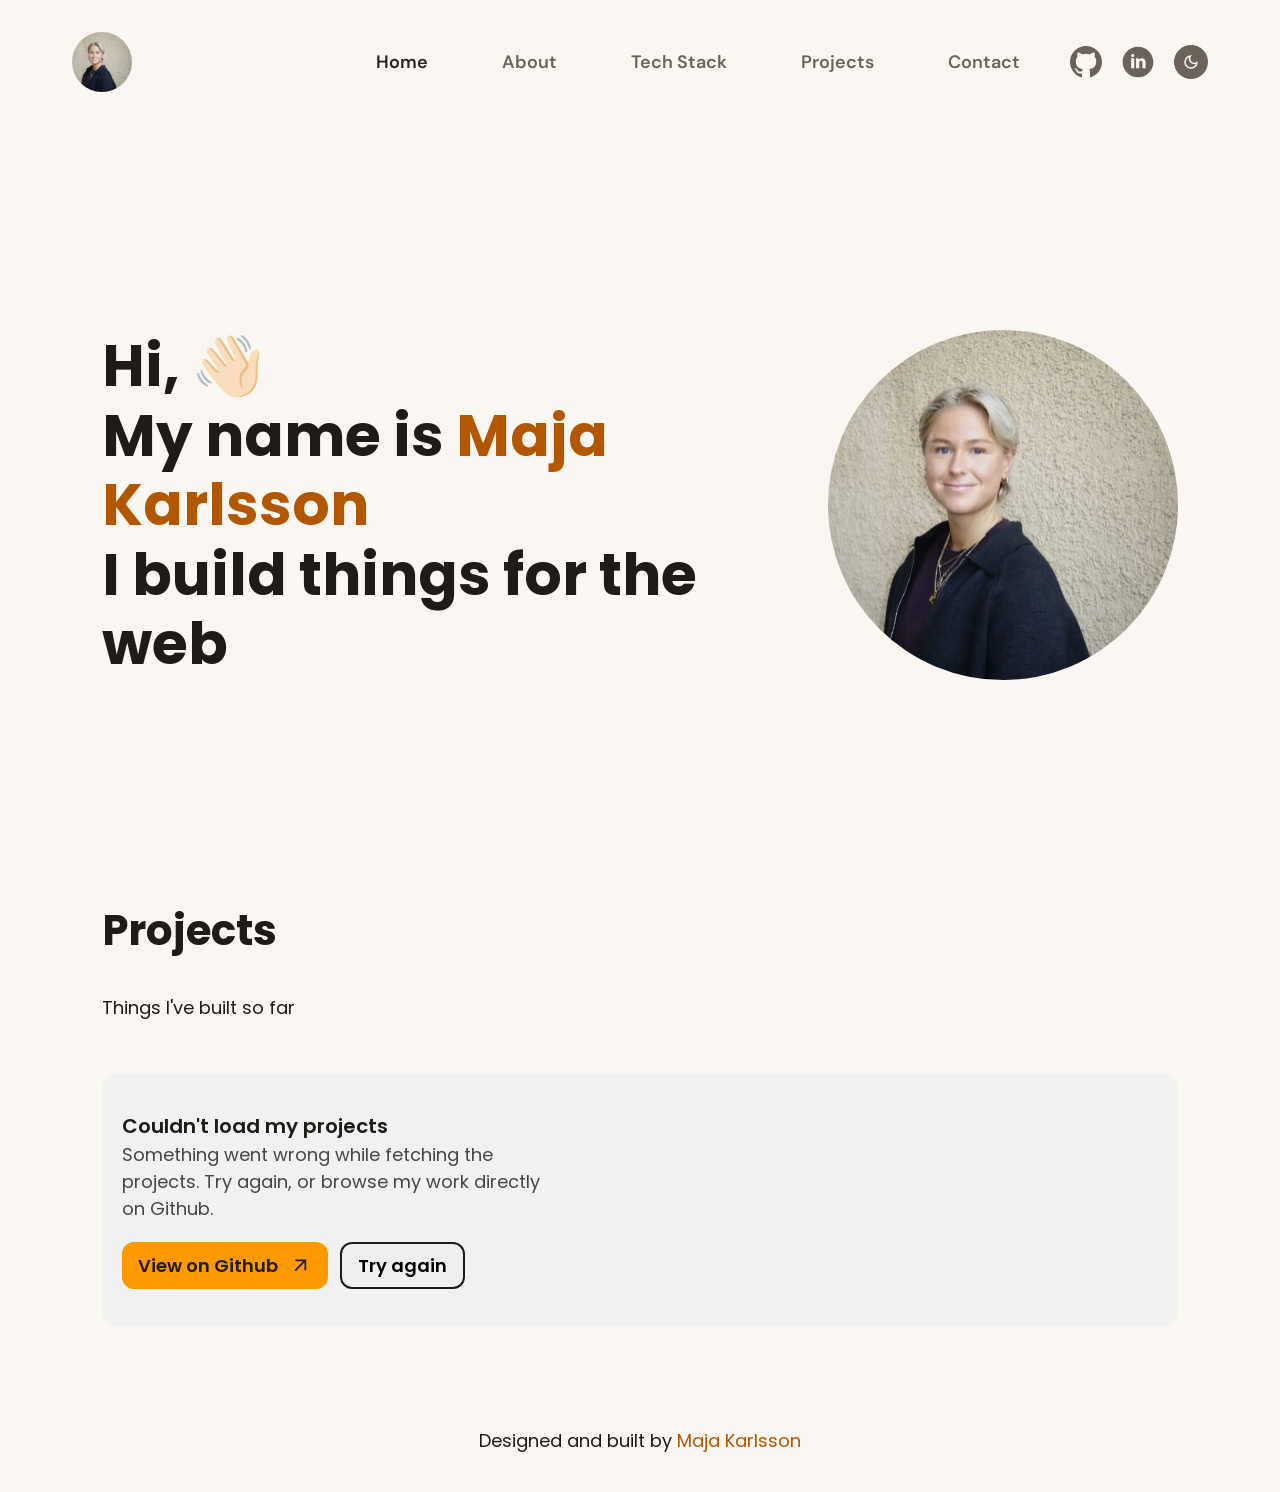
==== commit ce93b3a7: "refactor styles for improved accessibility and consistency across components" ====
--- a/index.html
+++ b/index.html
@@ -188,7 +188,7 @@
                         <div class="pill-container"></div>
                         <p class="project-description"></p>
                         <div class="project-actions">
-                            <a class="live-preview-link" href="">
+                            <a class="live-preview-link" href="" target="_blank">
                                 <svg aria-hidden="true" viewBox="0 0 20 20" fill="none" xmlns="http://www.w3.org/2000/svg">
                                     <path
                                         d="M11.2867 8.7133C10.6041 8.031 9.67846 7.64771 8.71334 7.64771C7.74821 7.64771 6.82259 8.031 6.14 8.7133L3.56584 11.2866C2.88324 11.9692 2.49976 12.895 2.49976 13.8604C2.49976 14.8257 2.88324 15.7515 3.56584 16.4341C4.24844 17.1167 5.17424 17.5002 6.13959 17.5002C7.10493 17.5002 8.03074 17.1167 8.71334 16.4341L10 15.1475"
@@ -200,7 +200,7 @@
                                         stroke-linejoin="round" />
                                 </svg>
                                 Live Preview</a>
-                            <a class="github-link" href="">
+                            <a class="github-link" href="" target="_blank">
                                 <svg aria-hidden="true" viewBox="0 0 88 88" fill="none" xmlns="http://www.w3.org/2000/svg">
                                     <path fill-rule="evenodd" clip-rule="evenodd"
                                         d="M44 0C19.69 0 0 19.69 0 44C0 63.47 12.595 79.915 30.085 85.745C32.285 86.13 33.11 84.81 33.11 83.655C33.11 82.61 33.055 79.145 33.055 75.46C22 77.495 19.14 72.765 18.26 70.29C17.765 69.025 15.62 65.12 13.75 64.075C12.21 63.25 10.01 61.215 13.695 61.16C17.16 61.105 19.635 64.35 20.46 65.67C24.42 72.325 30.745 70.455 33.275 69.3C33.66 66.44 34.815 64.515 36.08 63.415C26.29 62.315 16.06 58.52 16.06 41.69C16.06 36.905 17.765 32.945 20.57 29.865C20.13 28.765 18.59 24.255 21.01 18.205C21.01 18.205 24.695 17.05 33.11 22.715C36.63 21.725 40.37 21.23 44.11 21.23C47.85 21.23 51.59 21.725 55.11 22.715C63.525 16.995 67.21 18.205 67.21 18.205C69.63 24.255 68.09 28.765 67.65 29.865C70.455 32.945 72.16 36.85 72.16 41.69C72.16 58.575 61.875 62.315 52.085 63.415C53.68 64.79 55.055 67.43 55.055 71.555C55.055 77.44 55 82.17 55 83.655C55 84.81 55.825 86.185 58.025 85.745C66.7597 82.796 74.3497 77.1822 79.7268 69.6937C85.1039 62.2052 87.9974 53.219 88 44C88 19.69 68.31 0 44 0Z"
--- a/css/base.css
+++ b/css/base.css
@@ -6,12 +6,15 @@
     --color-text: #1F1B17;
     --color-text-muted: #6B625A;
     --color-text-content: #666666;
-    --color-border: #EBEAED;
+    --color-border: #aeaeaf;
     --color-on-primary: #1F1B17;
 
     /* Hover & interactios */
     --color-text-hover: #242424;
     --color-surface: #f1f1f1;
+
+    --color-link-btn: rgb(213, 211, 211);
+    --color-link-border: #b8b8ba;
 
     --color-primary: #FF9900;
     --color-primary-text: #B35600;
@@ -172,10 +175,15 @@
   --color-surface: #363636;
   --color-text: #FAF6F1;
   --color-text-content: #D9D2C9; /* I projekt korten */
+  --color-text-muted: #9C9289;
+  --color-primary-text: #FF9900; 
   
   --color-text-strong: #fff;
 
   --color-text-hover: #fffdfd;
+
+  --color-link-btn: rgb(35, 35, 35);
+  --color-link-border: #494949;
 }
 .icon-invert {
   filter: invert(0.8);
@@ -189,6 +197,8 @@
   --color-surface: #363636;
   --color-text: #FAF6F1;
   --color-text-content: #D9D2C9; /* I projekt korten */
+  --color-text-muted: #9C9289;
+  --color-primary-text: #FF9900; 
   
   --color-text-strong: #fff;
 
--- a/css/components.css
+++ b/css/components.css
@@ -19,7 +19,6 @@
         min-width: 42px;
         max-width: 60px;
         border-radius: 50%;
-        border: 1px solid var(--color-primary);
         aspect-ratio: 1 / 1;
         object-fit: cover;
         object-position: center 30%;
@@ -43,13 +42,14 @@
 }
 
 .darkmode-toggle {
-    background-color: transparent;
-    border: 1px solid var(--color-text-content);
+    background-color: var(--color-text-muted);
+    border: none;
     border-radius: 50%;
     padding: 0.5rem;
     cursor: pointer;
     svg {
         min-width: 18px;
+        color: var(--color-bg);
         width: 20px;
         aspect-ratio: 1 / 1;
     }
@@ -150,9 +150,9 @@
 
   .pill {
     font-size: var(--font-size-small);
-    font-weight: bold;
+    font-weight: 500;
     background-color: var(--color-badge-bg);
-    padding: 4px 8px;
+    padding: 4px 10px;
     border-radius: 99px;
     color: var(--color-badge-text);
 }
@@ -319,7 +319,3 @@
     padding-block: var(--space-6);
     text-align: center;
 }
-
-@media (prefers-reduced-motion: reduce) {
-    .skeleton { animation: none; }
-}
--- a/css/home.css
+++ b/css/home.css
@@ -97,8 +97,13 @@
     padding-top: var(--space-6);
 
     a {
+        padding: 8px 12px;
+        background-color: var(--color-link-btn);
+        border: 1px solid var(--color-link-border);
+        border-radius: 8px;
         display: flex;
-        gap: var(--space-2);
+        text-decoration: none;
+        gap: var(--space-1);
         white-space: nowrap;
     }
 
@@ -162,6 +167,17 @@
     color: var(--color-text-content);
 }
 
+/* Animation för filtrering */
+@keyframes card-in {
+    from { opacity: 0; transform: translateY(8px) scale(0.98); }
+    to   { opacity: 1; transform: none; }
+  }
+
+  .project-card {
+    animation:card-in 450ms cubic-bezier(0.22, 1, 0.36, 1) both;
+    animation-delay: min(calc(var(--i, 0) * 50ms), 300ms);
+  }
+
 @media (min-width: 63rem) {
 
     html {
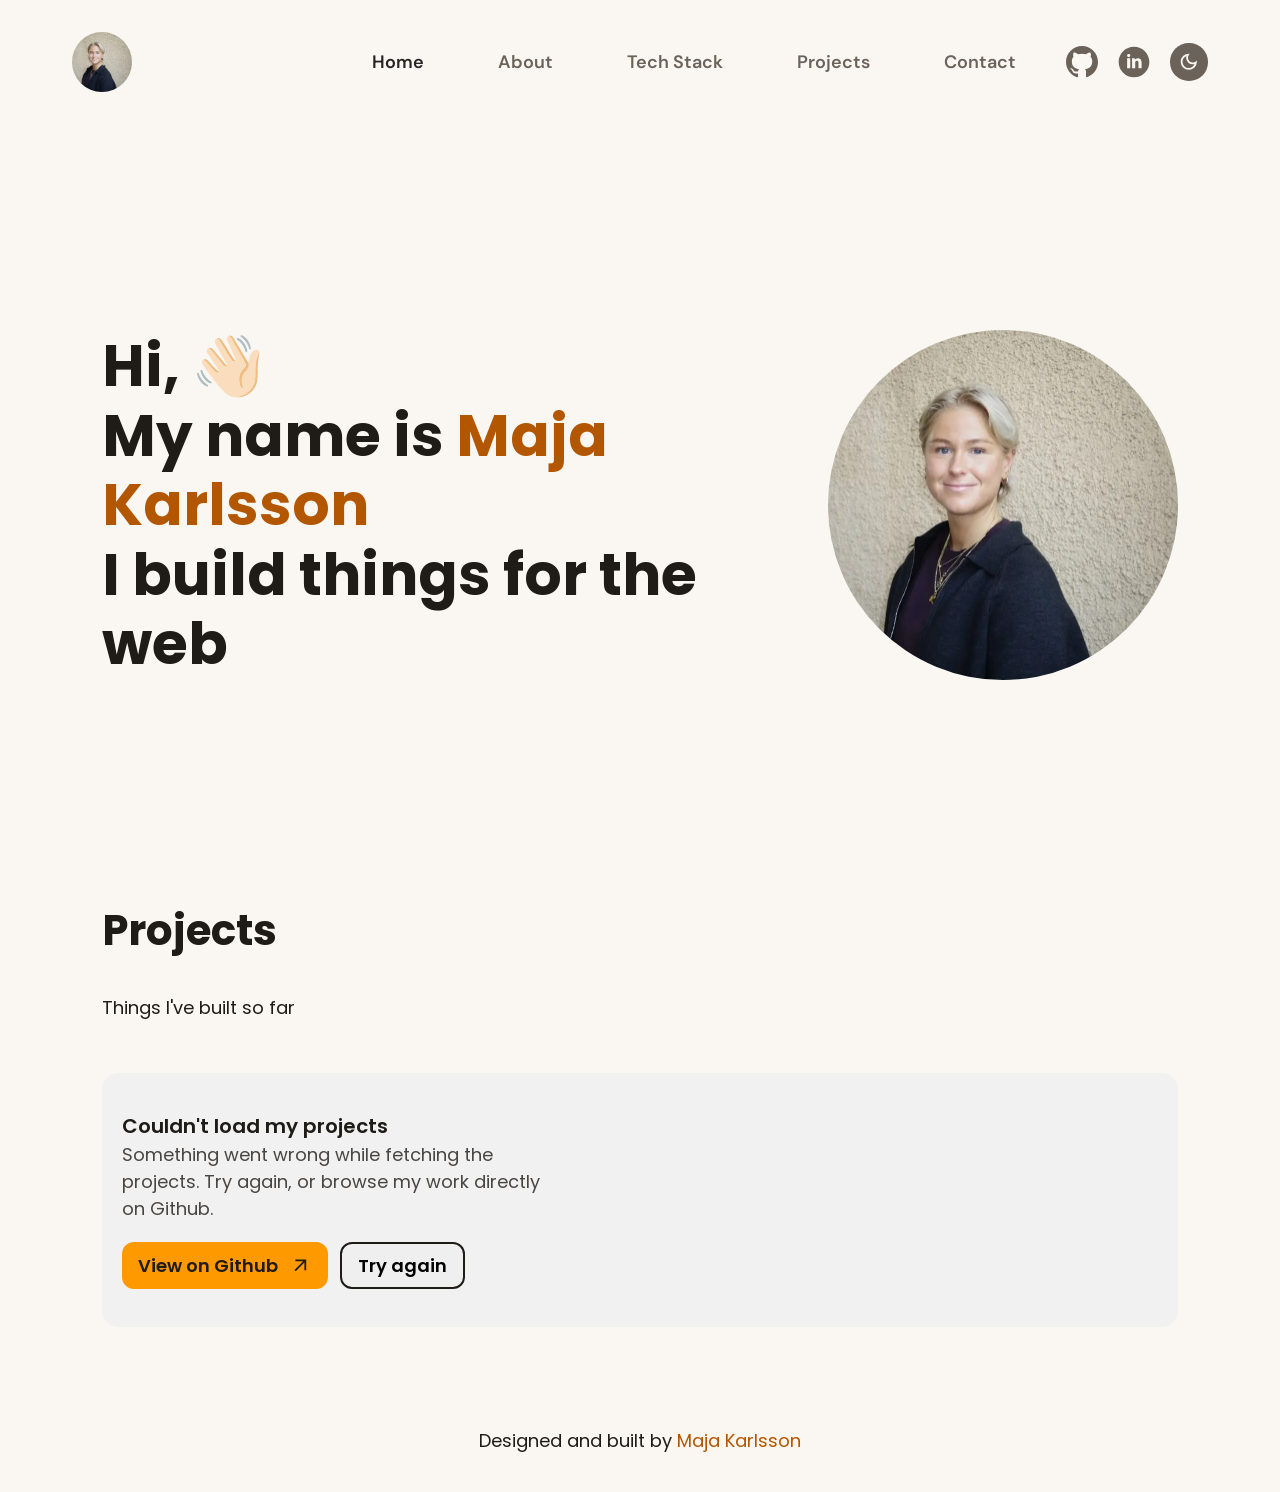
==== commit 0754ec0a: "refactor nav to improve accesibility when using only keyboard for navigation" ====
--- a/index.html
+++ b/index.html
@@ -1,16 +1,19 @@
 <!DOCTYPE html>
 <html lang="en">
+
 <head>
     <meta charset="UTF-8">
     <meta name="viewport" content="width=device-width, initial-scale=1.0">
 
-    <link rel="icon" href="assets/images/maja-700.webp" type="image/svg+xml">
-    
+    <link rel="icon" href="assets/images/maja-700.webp">
+
     <title>Maja Karlsson</title>
 
     <link rel="preconnect" href="https://fonts.googleapis.com">
     <link rel="preconnect" href="https://fonts.gstatic.com" crossorigin>
-    <link href="https://fonts.googleapis.com/css2?family=DM+Sans:ital,opsz,wght@0,9..40,100..1000;1,9..40,100..1000&family=Poppins:ital,wght@0,100;0,200;0,300;0,400;0,500;0,600;0,700;0,800;0,900;1,100;1,200;1,300;1,400;1,500;1,600;1,700;1,800;1,900&display=swap" rel="stylesheet">
+    <link
+        href="https://fonts.googleapis.com/css2?family=DM+Sans:ital,opsz,wght@0,9..40,100..1000;1,9..40,100..1000&family=Poppins:ital,wght@0,100;0,200;0,300;0,400;0,500;0,600;0,700;0,800;0,900;1,100;1,200;1,300;1,400;1,500;1,600;1,700;1,800;1,900&display=swap"
+        rel="stylesheet">
 
     <link rel="stylesheet" href="css/reset.css">
     <link rel="stylesheet" href="css/base.css">
@@ -20,35 +23,27 @@
     <script type="module" src="index.js"></script>
 
 </head>
+
 <body>
     <header>
         <div class="container nav-container">
-            
-            <div class="nav-mobile-container">
-                <a href="index.html" class="logo">
-                    <img src="assets/images/maja-700.webp" alt="Maja, homepage">
-                </a>
-                <div class="header-actions">
-                    <button class="darkmode-toggle" aria-pressed="false">
-                        <svg class="icon-dark" xmlns="http://www.w3.org/2000/svg" viewBox="0 -960 960 960" fill="currentColor"><path d="M480-120q-150 0-255-105T120-480q0-150 105-255t255-105q14 0 27.5 1t26.5 3q-41 29-65.5 75.5T444-660q0 90 63 153t153 63q55 0 101-24.5t75-65.5q2 13 3 26.5t1 27.5q0 150-105 255T480-120Zm0-80q88 0 158-48.5T740-375q-20 5-40 8t-40 3q-123 0-209.5-86.5T364-660q0-20 3-40t8-40q-78 32-126.5 102T200-480q0 116 82 198t198 82Zm-10-270Z"/></svg>
-                        <svg class="icon-light" xmlns="http://www.w3.org/2000/svg"  viewBox="0 -960 960 960"  fill="currentColor"><path d="M565-395q35-35 35-85t-35-85q-35-35-85-35t-85 35q-35 35-35 85t35 85q35 35 85 35t85-35Zm-226.5 56.5Q280-397 280-480t58.5-141.5Q397-680 480-680t141.5 58.5Q680-563 680-480t-58.5 141.5Q563-280 480-280t-141.5-58.5ZM200-440H40v-80h160v80Zm720 0H760v-80h160v80ZM440-760v-160h80v160h-80Zm0 720v-160h80v160h-80ZM256-650l-101-97 57-59 96 100-52 56Zm492 496-97-101 53-55 101 97-57 59Zm-98-550 97-101 59 57-100 96-56-52ZM154-212l101-97 55 53-97 101-59-57Zm326-268Z"/></svg>
-                        <span class="visually-hidden">Darkmode</span>
-                    </button>
-                    <button class="nav-toggle" aria-expanded="false" aria-controls="nav-menu" >
-                        <svg class="hamburger-icon" aria-hidden="true" viewBox="0 0 24 24" fill="none"
-                            xmlns="http://www.w3.org/2000/svg">
-                            <path d="M20 7L4 7" stroke="currentColor" stroke-width="1.5" stroke-linecap="round" />
-                            <path d="M20 12L4 12" stroke="currentColor" stroke-width="1.5" stroke-linecap="round" />
-                            <path d="M20 17L4 17" stroke="currentColor" stroke-width="1.5" stroke-linecap="round" />
-                        </svg>
-                        <span class="visually-hidden">Menu</span>
-                    </button>
-                </div>
-            </div>
+
+            <a href="index.html" class="logo">
+                <img src="assets/images/maja-700.webp" alt="Maja, homepage">
+            </a>
+
+            <button class="nav-toggle" aria-expanded="false" aria-controls="nav-menu">
+                <svg class="hamburger-icon" aria-hidden="true" viewBox="0 0 24 24" fill="none"
+                    xmlns="http://www.w3.org/2000/svg">
+                    <path d="M20 7L4 7" stroke="currentColor" stroke-width="1.5" stroke-linecap="round" />
+                    <path d="M20 12L4 12" stroke="currentColor" stroke-width="1.5" stroke-linecap="round" />
+                    <path d="M20 17L4 17" stroke="currentColor" stroke-width="1.5" stroke-linecap="round" />
+                </svg>
+                <span class="visually-hidden">Menu</span>
+            </button>
 
             <div class="nav-menu" id="nav-menu">
                 <nav class="main-nav" id="main-nav" aria-label="Main navigation">
-        
                     <ul class="nav-list">
                         <li><a href="index.html" aria-current="page">Home</a></li>
                         <li><a href="pages/about.html">About</a></li>
@@ -57,20 +52,22 @@
                         <li><a href="pages/contact.html">Contact</a></li>
                     </ul>
                 </nav>
-            
+
                 <ul class="social-list" role="list">
-                    <li><a href="https://github.com/majakarlsson68gmailcom" target="_blank"><span class="visually-hidden">Github</span>
-                            <svg class="social-icons" aria-hidden="true" viewBox="0 0 88 88" fill="currentColor" xmlns="http://www.w3.org/2000/svg">
+                    <li>
+                        <a href="https://github.com/majakarlsson68gmailcom" target="_blank"><span class="visually-hidden">Github</span>
+                            <svg class="social-icons" aria-hidden="true" viewBox="0 0 88 88" fill="currentColor"
+                                xmlns="http://www.w3.org/2000/svg">
                                 <path fill-rule="evenodd" clip-rule="evenodd"
                                     d="M44 0C19.69 0 0 19.69 0 44C0 63.47 12.595 79.915 30.085 85.745C32.285 86.13 33.11 84.81 33.11 83.655C33.11 82.61 33.055 79.145 33.055 75.46C22 77.495 19.14 72.765 18.26 70.29C17.765 69.025 15.62 65.12 13.75 64.075C12.21 63.25 10.01 61.215 13.695 61.16C17.16 61.105 19.635 64.35 20.46 65.67C24.42 72.325 30.745 70.455 33.275 69.3C33.66 66.44 34.815 64.515 36.08 63.415C26.29 62.315 16.06 58.52 16.06 41.69C16.06 36.905 17.765 32.945 20.57 29.865C20.13 28.765 18.59 24.255 21.01 18.205C21.01 18.205 24.695 17.05 33.11 22.715C36.63 21.725 40.37 21.23 44.11 21.23C47.85 21.23 51.59 21.725 55.11 22.715C63.525 16.995 67.21 18.205 67.21 18.205C69.63 24.255 68.09 28.765 67.65 29.865C70.455 32.945 72.16 36.85 72.16 41.69C72.16 58.575 61.875 62.315 52.085 63.415C53.68 64.79 55.055 67.43 55.055 71.555C55.055 77.44 55 82.17 55 83.655C55 84.81 55.825 86.185 58.025 85.745C66.7597 82.796 74.3497 77.1822 79.7268 69.6937C85.1039 62.2052 87.9974 53.219 88 44C88 19.69 68.31 0 44 0Z"
                                     fill="currentColor" />
                             </svg>
                         </a>
                     </li>
-                   
                     <li>
-                        <a href="https://www.linkedin.com/in/maja-karlsson-129566292/" target="_blank"><span class="visually-hidden">Linkedin</span><svg class="social-icons" aria-hidden="true" 
-                                viewBox="0 0 30 30" fill="none" xmlns="http://www.w3.org/2000/svg">
+                        <a href="https://www.linkedin.com/in/maja-karlsson-129566292/" target="_blank"><span class="visually-hidden">Linkedin</span>
+                            <svg class="social-icons" aria-hidden="true" viewBox="0 0 30 30" fill="none"
+                                xmlns="http://www.w3.org/2000/svg">
                                 <g clip-path="url(#clip0_63_102)">
                                     <path
                                         d="M15 0.599998C7.04698 0.599998 0.599976 7.047 0.599976 15C0.599976 22.953 7.04698 29.4 15 29.4C22.953 29.4 29.4 22.953 29.4 15C29.4 7.047 22.953 0.599998 15 0.599998ZM11.475 20.9685H8.55898V11.5845H11.475V20.9685ZM9.99898 10.4325C9.07798 10.4325 8.48248 9.78 8.48248 8.973C8.48248 8.1495 9.09598 7.5165 10.0365 7.5165C10.977 7.5165 11.553 8.1495 11.571 8.973C11.571 9.78 10.977 10.4325 9.99898 10.4325ZM22.125 20.9685H19.209V15.768C19.209 14.5575 18.786 13.7355 17.7315 13.7355C16.926 13.7355 16.4475 14.292 16.236 14.8275C16.158 15.018 16.1385 15.288 16.1385 15.5565V20.967H13.221V14.577C13.221 13.4055 13.1835 12.426 13.1445 11.583H15.678L15.8115 12.8865H15.87C16.254 12.2745 17.1945 11.3715 18.768 11.3715C20.6865 11.3715 22.125 12.657 22.125 15.42V20.9685Z"
@@ -86,30 +83,46 @@
                     </li>
                 </ul>
             </div>
+
+            <button class="darkmode-toggle" aria-pressed="false">
+                <svg class="icon-dark" xmlns="http://www.w3.org/2000/svg" viewBox="0 -960 960 960" fill="currentColor">
+                    <path
+                        d="M480-120q-150 0-255-105T120-480q0-150 105-255t255-105q14 0 27.5 1t26.5 3q-41 29-65.5 75.5T444-660q0 90 63 153t153 63q55 0 101-24.5t75-65.5q2 13 3 26.5t1 27.5q0 150-105 255T480-120Zm0-80q88 0 158-48.5T740-375q-20 5-40 8t-40 3q-123 0-209.5-86.5T364-660q0-20 3-40t8-40q-78 32-126.5 102T200-480q0 116 82 198t198 82Zm-10-270Z" />
+                </svg>
+                <svg class="icon-light" xmlns="http://www.w3.org/2000/svg" viewBox="0 -960 960 960" fill="currentColor">
+                    <path
+                        d="M565-395q35-35 35-85t-35-85q-35-35-85-35t-85 35q-35 35-35 85t35 85q35 35 85 35t85-35Zm-226.5 56.5Q280-397 280-480t58.5-141.5Q397-680 480-680t141.5 58.5Q680-563 680-480t-58.5 141.5Q563-280 480-280t-141.5-58.5ZM200-440H40v-80h160v80Zm720 0H760v-80h160v80ZM440-760v-160h80v160h-80Zm0 720v-160h80v160h-80ZM256-650l-101-97 57-59 96 100-52 56Zm492 496-97-101 53-55 101 97-57 59Zm-98-550 97-101 59 57-100 96-56-52ZM154-212l101-97 55 53-97 101-59-57Zm326-268Z" />
+                </svg>
+                <span class="visually-hidden">Darkmode</span>
+            </button>
+
         </div>
-        
     </header>
 
     <main>
         <section class="container section hero">
-            <h1 class="hero-heading">Hi, 👋🏻 <br> My name is <span class="name-heading">Maja Karlsson </span><br> I build things for the web</h1>
-            <img class="hero-img" src="assets/images/maja-700.webp" fetchpriority="high" width="700" height="733" alt="Picture of Maja Karlsson">
+            <h1 class="hero-heading">Hi, 👋🏻 <br> My name is <span class="name-heading">Maja Karlsson </span><br> I
+                build things for the web</h1>
+            <img class="hero-img" src="assets/images/maja-700.webp" fetchpriority="high" width="700" height="733"
+                alt="Picture of Maja Karlsson">
         </section>
 
         <section class="container section projects" id="projects">
-            <h2>Projects</h2>
+            <h2 tabindex="-1">Projects</h2>
             <p>Things I've built so far</p>
 
             <fieldset class="filter-bar" disabled>
                 <legend class="visually-hidden">Filter projects</legend>
                 <button type="button" class="filter-pill" data-filter="all" aria-pressed="true">All</button>
                 <button type="button" class="filter-pill" data-filter="my-pick" aria-pressed="false">My Picks</button>
-                <button type="button" class="filter-pill" data-filter="development" aria-pressed="false">Development</button>
-                <button type="button" class="filter-pill" data-filter="ux-design" aria-pressed="false">UX & Design</button>
+                <button type="button" class="filter-pill" data-filter="development"
+                    aria-pressed="false">Development</button>
+                <button type="button" class="filter-pill" data-filter="ux-design" aria-pressed="false">UX &
+                    Design</button>
             </fieldset>
             <p role="status" class="filter-status"></p>
 
-               <ul class="project-card-container" role="list">
+            <ul class="project-card-container" role="list">
                 <li aria-hidden="true">
                     <article class="project-card">
                         <div class="image-wrapper skeleton"></div>
@@ -152,35 +165,38 @@
                         </div>
                     </article>
                 </li>
-               </ul>
-
-               <!-- Empty state -->
+            </ul>
+
+            <!-- Empty state -->
             <p class="filter-empty" hidden>No projects in this category yet.</p>
 
-                <p class="projects-empty" hidden>No projects to show yet. Check back soon!</p>
-
-                <!-- Error -->
-                <div role="alert">
-                    <div class="load-error" id="projects-error" hidden>
-                        <p class="load-error-title">Couldn't load my projects</p>
-                        <p class="load-error-message"></p>
-                        <div class="load-error-actions">
-                            <a class="btn primary-btn" href="https://github.com/majakarlsson68gmailcom" target="_blank">View on Github
-                                <svg class="icon" aria-hidden="true" xmlns="http://www.w3.org/2000/svg"  viewBox="0 -960 960 960"  fill="currentColor"><path d="m256-240-56-56 384-384H240v-80h480v480h-80v-344L256-240Z"/>
-                                </svg>
-                                <span class="visually-hidden">Open my Github on a new page</span>
-                            </a>
-                            <button class="btn btn-outline retry-btn">Try again</button>
-                        </div>
+            <p class="projects-empty" hidden>No projects to show yet. Check back soon!</p>
+
+            <!-- Error -->
+            <div role="alert">
+                <div class="load-error" id="projects-error" hidden>
+                    <p class="load-error-title">Couldn't load my projects</p>
+                    <p class="load-error-message"></p>
+                    <div class="load-error-actions">
+                        <a class="btn primary-btn" href="https://github.com/majakarlsson68gmailcom" target="_blank">View
+                            on Github
+                            <svg class="icon" aria-hidden="true" xmlns="http://www.w3.org/2000/svg"
+                                viewBox="0 -960 960 960" fill="currentColor">
+                                <path d="m256-240-56-56 384-384H240v-80h480v480h-80v-344L256-240Z" />
+                            </svg>
+                            <span class="visually-hidden">Open my Github on a new page</span>
+                        </a>
+                        <button class="btn btn-outline retry-btn">Try again</button>
                     </div>
                 </div>
+            </div>
         </section>
 
         <template id="project-card-template">
             <li>
                 <article class="project-card">
                     <div class="image-wrapper">
-                        <img class="project-image" src="" loading="lazy" alt="">    
+                        <img class="project-image" src="" loading="lazy" alt="">
                     </div>
 
                     <div class="project-card-content">
@@ -189,7 +205,8 @@
                         <p class="project-description"></p>
                         <div class="project-actions">
                             <a class="live-preview-link" href="" target="_blank">
-                                <svg aria-hidden="true" viewBox="0 0 20 20" fill="none" xmlns="http://www.w3.org/2000/svg">
+                                <svg aria-hidden="true" viewBox="0 0 20 20" fill="none"
+                                    xmlns="http://www.w3.org/2000/svg">
                                     <path
                                         d="M11.2867 8.7133C10.6041 8.031 9.67846 7.64771 8.71334 7.64771C7.74821 7.64771 6.82259 8.031 6.14 8.7133L3.56584 11.2866C2.88324 11.9692 2.49976 12.895 2.49976 13.8604C2.49976 14.8257 2.88324 15.7515 3.56584 16.4341C4.24844 17.1167 5.17424 17.5002 6.13959 17.5002C7.10493 17.5002 8.03074 17.1167 8.71334 16.4341L10 15.1475"
                                         stroke="currentColor" stroke-width="1.66667" stroke-linecap="round"
@@ -199,14 +216,21 @@
                                         stroke="currentColor" stroke-width="1.66667" stroke-linecap="round"
                                         stroke-linejoin="round" />
                                 </svg>
-                                Live Preview</a>
+                                Live Preview
+                                <span class="visually-hidden"> for <span class="link-project-name">
+                                    </span> (opens in new tab)</span>
+                            </a>
                             <a class="github-link" href="" target="_blank">
-                                <svg aria-hidden="true" viewBox="0 0 88 88" fill="none" xmlns="http://www.w3.org/2000/svg">
+                                <svg aria-hidden="true" viewBox="0 0 88 88" fill="none"
+                                    xmlns="http://www.w3.org/2000/svg">
                                     <path fill-rule="evenodd" clip-rule="evenodd"
                                         d="M44 0C19.69 0 0 19.69 0 44C0 63.47 12.595 79.915 30.085 85.745C32.285 86.13 33.11 84.81 33.11 83.655C33.11 82.61 33.055 79.145 33.055 75.46C22 77.495 19.14 72.765 18.26 70.29C17.765 69.025 15.62 65.12 13.75 64.075C12.21 63.25 10.01 61.215 13.695 61.16C17.16 61.105 19.635 64.35 20.46 65.67C24.42 72.325 30.745 70.455 33.275 69.3C33.66 66.44 34.815 64.515 36.08 63.415C26.29 62.315 16.06 58.52 16.06 41.69C16.06 36.905 17.765 32.945 20.57 29.865C20.13 28.765 18.59 24.255 21.01 18.205C21.01 18.205 24.695 17.05 33.11 22.715C36.63 21.725 40.37 21.23 44.11 21.23C47.85 21.23 51.59 21.725 55.11 22.715C63.525 16.995 67.21 18.205 67.21 18.205C69.63 24.255 68.09 28.765 67.65 29.865C70.455 32.945 72.16 36.85 72.16 41.69C72.16 58.575 61.875 62.315 52.085 63.415C53.68 64.79 55.055 67.43 55.055 71.555C55.055 77.44 55 82.17 55 83.655C55 84.81 55.825 86.185 58.025 85.745C66.7597 82.796 74.3497 77.1822 79.7268 69.6937C85.1039 62.2052 87.9974 53.219 88 44C88 19.69 68.31 0 44 0Z"
                                         fill="currentColor" />
                                 </svg>
-                                View Code</a>
+                                View Code
+                                <span class="visually-hidden"> for <span class="link-project-name"></span> (opens in new
+                                    tab)</span>
+                            </a>
                         </div>
                     </div>
                 </article>
@@ -234,4 +258,5 @@
         Designed and built by <span class="name-heading">Maja Karlsson</span>
     </footer>
 </body>
+
 </html>
--- a/css/base.css
+++ b/css/base.css
@@ -203,6 +203,9 @@
   --color-text-strong: #fff;
 
   --color-text-hover: #fffdfd;
+
+  --color-link-btn: rgb(35, 35, 35);
+  --color-link-border: #494949;
  
   .icon-invert {
     filter: invert(0.8);
--- a/css/components.css
+++ b/css/components.css
@@ -1,4 +1,3 @@
-
 /* Navigationsbar */
 
 header {
@@ -8,13 +7,15 @@
     background-color: var(--color-bg);
 }
 
- .nav-container {
-    display: flex;
-    flex-direction: column;
+.nav-container {
+    display: grid;
+    grid-template-columns: 1fr auto auto;
+    grid-template-areas: "logo darkmode hamburger";
     align-items: center;
+    column-gap: var(--space-3);
     font-weight: 600;
-    padding: var( --space-5);
-    
+    padding: var(--space-5);
+
     .logo img {
         min-width: 42px;
         max-width: 60px;
@@ -25,28 +26,19 @@
     }
 }
 
-
-
-/* Mobil */
- .nav-mobile-container {
-    display: flex;
-    justify-content: space-between;
-    align-items: center;
-    width: 100%;
-}
-
-.header-actions{
-    display: flex;
-    align-items: center;
-    gap: var(--space-3);
+.logo {
+    grid-area: logo;
+    justify-self: start;
 }
 
 .darkmode-toggle {
+    grid-area: darkmode;
     background-color: var(--color-text-muted);
     border: none;
     border-radius: 50%;
     padding: 0.5rem;
     cursor: pointer;
+
     svg {
         min-width: 18px;
         color: var(--color-bg);
@@ -56,6 +48,7 @@
 }
 
 .nav-toggle {
+    grid-area: hamburger;
     width: 32px;
     height: 32px;
     border: none;
@@ -63,12 +56,15 @@
     cursor: pointer;
 }
 
-.nav-list, .social-list {
+.nav-list,
+.social-list {
     display: none;
     width: 100%;
     list-style: none;
     color: var(--color-text-muted);
-    a:hover, a:focus-visible {
+
+    a:hover,
+    a:focus-visible {
         color: var(--color-text-hover);
     }
 }
@@ -77,7 +73,8 @@
     font-family: var(--font-nav);
     flex-direction: column;
     margin-top: var(--space-4);
-    & > * {
+
+    &>* {
         text-align: center;
         padding: 0.5em 1em;
     }
@@ -131,9 +128,11 @@
 .nav-toggle[aria-expanded="true"] path:nth-child(1) {
     transform: rotate(45deg) translateY(5px);
 }
+
 .nav-toggle[aria-expanded="true"] path:nth-child(2) {
     opacity: 0;
 }
+
 .nav-toggle[aria-expanded="true"] path:nth-child(3) {
     transform: rotate(-45deg) translateY(-5px);
 }
@@ -141,14 +140,14 @@
 /* Delade klasser */
 .name-heading {
     color: var(--color-primary-text);
-  }
+}
 
 .hero-heading {
     font-size: var(--font-size-display);
     margin-bottom: 0;
-  }
-
-  .pill {
+}
+
+.pill {
     font-size: var(--font-size-small);
     font-weight: 500;
     background-color: var(--color-badge-bg);
@@ -167,8 +166,10 @@
 
 .primary-btn {
     background-color: var(--color-primary);
+    color: var(--color-on-primary);
     transition: background-color 0.25s ease, box-shadow 0.25s ease;
 }
+
 .primary-btn:hover {
     background-color: var(--color-primary-hover);
     box-shadow: 0 4px 12px rgba(37, 99, 235, 0.25);
@@ -183,7 +184,7 @@
     align-items: center;
     gap: var(--space-2);
     text-decoration: none;
-    
+
 }
 
 .btn-outline {
@@ -194,6 +195,7 @@
 .btn-outline:hover {
     background-color: rgba(37, 99, 235, 0.08);
 }
+
 .btn-outline:active {
     background-color: rgba(37, 99, 235, 0.18);
 }
@@ -214,14 +216,32 @@
 }
 
 @keyframes pulse {
-    50% { opacity: 0.4; }
-}
-
-.skeleton-title { height: 1.5rem; width: 60%; }
-.skeleton-small { height: 0.875rem; width: 40%; margin-bottom: var(--space-1);}
-.skeleton-text { height: 1rem; margin-top: var(--space-1) }
-.skeleton-text:last-child { width: 70%; }
-.skeleton-pill { 
+    50% {
+        opacity: 0.4;
+    }
+}
+
+.skeleton-title {
+    height: 1.5rem;
+    width: 60%;
+}
+
+.skeleton-small {
+    height: 0.875rem;
+    width: 40%;
+    margin-bottom: var(--space-1);
+}
+
+.skeleton-text {
+    height: 1rem;
+    margin-top: var(--space-1)
+}
+
+.skeleton-text:last-child {
+    width: 70%;
+}
+
+.skeleton-pill {
     display: inline-block;
     width: 4rem;
     height: 1.5rem;
@@ -240,6 +260,7 @@
     font-weight: 600;
     font-size: var(--font-size-heading-sm);
 }
+
 .load-error-message {
     max-width: 40ch;
     opacity: 0.8;
@@ -255,22 +276,23 @@
 
 /* Desktop */
 
-@media (min-width: 56rem){
+@media (min-width: 56rem) {
     .nav-menu {
         width: 100%;
         position: static;
         display: flex;
     }
 
-    .nav-list, .social-list {
+    .nav-list,
+    .social-list {
         display: flex;
     }
 
-    .nav-mobile-container{
-        display: contents;
-    }
     .nav-container {
+        display: flex;
         flex-direction: row;
+        align-items: center;
+        column-gap: 0;
     }
 
     .nav-toggle {
@@ -281,7 +303,7 @@
         align-items: center;
         flex-direction: row;
         width: fit-content;
-     
+
         gap: var(--space-6);
         margin: 0;
     }
@@ -298,19 +320,17 @@
     }
 
     .main-nav {
-    margin-left: auto;
-    margin-right: var(--space-5);
-}
-
-.header-actions {
-    order: 1;
-}
-.darkmode-toggle {
-    margin-left: var(--space-4);
-    svg {
-        width: 24px;
-    }
-}
+        margin-left: auto;
+        margin-right: var(--space-5);
+    }
+
+    .darkmode-toggle {
+        margin-left: var(--space-4);
+
+        svg {
+            width: 24px;
+        }
+    }
 
 
 }
@@ -318,4 +338,4 @@
 footer {
     padding-block: var(--space-6);
     text-align: center;
-}
+}
